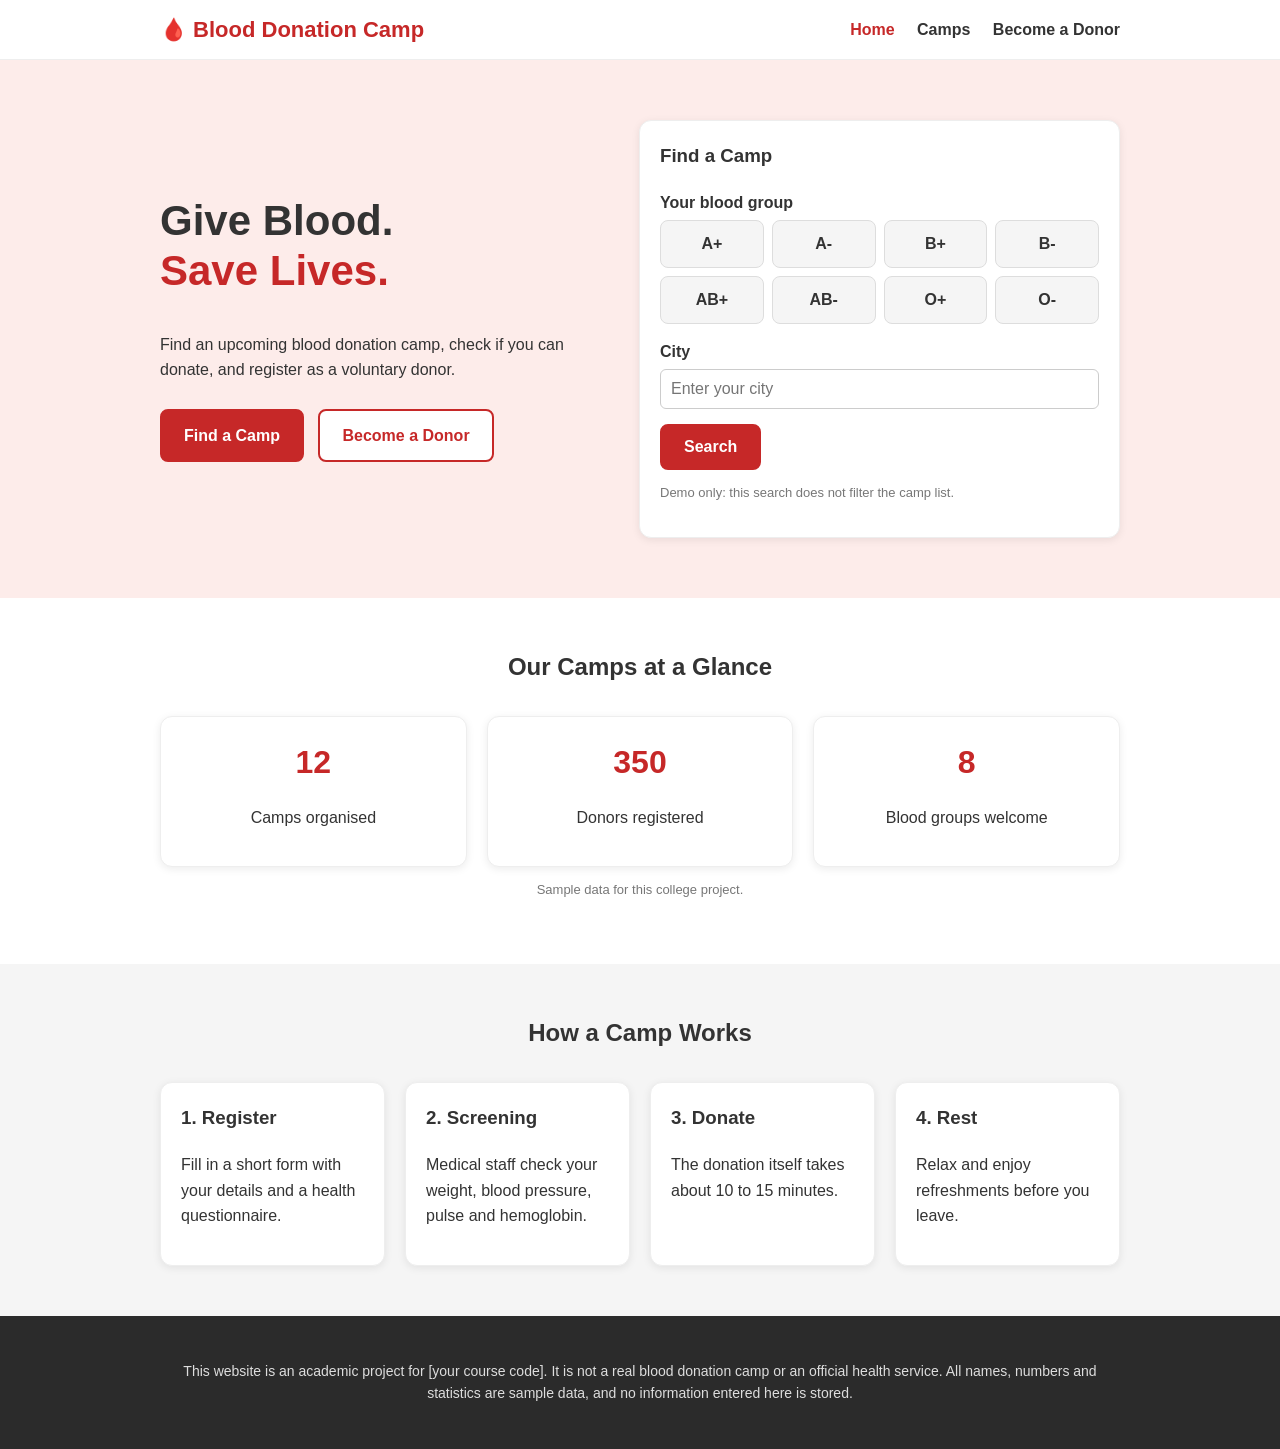
==== index.html @ 73825acf "initial commit Blood Donation Camp Website" ====
<!DOCTYPE html>
<html lang="en">
<head>
  <meta charset="UTF-8">
  <meta name="viewport" content="width=device-width, initial-scale=1.0">
  <title>Home - Blood Donation Camp</title>
  <link rel="stylesheet" href="css/style.css">
</head>
<body>

  <!-- NAVBAR: copy this same block into every page.
       Only move class="active" to the page you are on. -->
  <header class="navbar">
    <div class="container">
      <a class="logo" href="index.html">🩸 Blood Donation Camp</a>
      <nav class="nav-links">
        <a class="active" href="index.html">Home</a>
        <a href="camps.html">Camps</a>
        <a href="register.html">Become a Donor</a>
      </nav>
    </div>
  </header>

  <!-- HERO: headline, buttons and the camp finder card -->
  <section class="hero">
    <div class="container">

      <div class="hero-text">
        <h1>Give Blood.<br><span class="red">Save Lives.</span></h1>
        <p>Find an upcoming blood donation camp, check if you can donate, and register as a voluntary donor.</p>
        <div class="hero-buttons">
          <a class="button" href="camps.html">Find a Camp</a>
          <a class="button button-outline" href="register.html">Become a Donor</a>
        </div>
      </div>

      <!-- Finder card: pick a blood group, type a city, press Search -->
      <div class="finder-card card">
        <h3>Find a Camp</h3>
        <form action="camps.html">
          <p class="field-label">Your blood group</p>
          <div class="blood-groups">
            <input type="radio" name="group" id="ap"><label for="ap">A+</label>
            <input type="radio" name="group" id="an"><label for="an">A-</label>
            <input type="radio" name="group" id="bp"><label for="bp">B+</label>
            <input type="radio" name="group" id="bn"><label for="bn">B-</label>
            <input type="radio" name="group" id="abp"><label for="abp">AB+</label>
            <input type="radio" name="group" id="abn"><label for="abn">AB-</label>
            <input type="radio" name="group" id="op"><label for="op">O+</label>
            <input type="radio" name="group" id="on"><label for="on">O-</label>
          </div>

          <div class="form-group">
            <label class="field-label" for="city">City</label>
            <input type="text" id="city" name="city" placeholder="Enter your city">
          </div>

          <button class="button" type="submit">Search</button>
          <p class="small-text">Demo only: this search does not filter the camp list.</p>
        </form>
      </div>

    </div>
  </section>

  <!-- NUMBERS: sample data, clearly labelled -->
  <section class="section">
    <div class="container">
      <h2 class="section-title">Our Camps at a Glance</h2>
      <div class="card-row">
        <div class="card stat-card">
          <div class="stat-number">12</div>
          <p>Camps organised</p>
        </div>
        <div class="card stat-card">
          <div class="stat-number">350</div>
          <p>Donors registered</p>
        </div>
        <div class="card stat-card">
          <div class="stat-number">8</div>
          <p>Blood groups welcome</p>
        </div>
      </div>
      <p class="small-text" style="text-align:center;">Sample data for this college project.</p>
    </div>
  </section>

  <!-- HOW IT WORKS: the steps of a camp -->
  <section class="section" style="background: var(--grey-color);">
    <div class="container">
      <h2 class="section-title">How a Camp Works</h2>
      <div class="card-row">
        <div class="card">
          <h3>1. Register</h3>
          <p>Fill in a short form with your details and a health questionnaire.</p>
        </div>
        <div class="card">
          <h3>2. Screening</h3>
          <p>Medical staff check your weight, blood pressure, pulse and hemoglobin.</p>
        </div>
        <div class="card">
          <h3>3. Donate</h3>
          <p>The donation itself takes about 10 to 15 minutes.</p>
        </div>
        <div class="card">
          <h3>4. Rest</h3>
          <p>Relax and enjoy refreshments before you leave.</p>
        </div>
      </div>
    </div>
  </section>

  <!-- FOOTER: copy this block into every page -->
  <footer class="footer">
    <div class="container">
      <p>This website is an academic project for [your course code]. It is not a real blood donation camp or an official health service. All names, numbers and statistics are sample data, and no information entered here is stored.</p>
    </div>
  </footer>

</body>
</html>
---- css/style.css ----
/* =====================================================
   BLOOD DONATION CAMP - style.css
   One stylesheet shared by every page.
   Sections: 1 Colours | 2 General | 3 Navbar | 4 Buttons
             5 Hero | 6 Cards | 7 Blood group buttons
             8 Forms | 9 Notice box | 10 Footer | 11 Mobile
   ===================================================== */

/* ---------- 1. COLOURS (change these to restyle the whole site) ---------- */
:root {
  --main-color: #c62828;   /* red used for buttons, links, headings */
  --dark-color: #8e1b1b;   /* darker red for hover */
  --light-color: #fdecea;  /* very light red for backgrounds */
  --text-color: #333333;   /* normal text */
  --grey-color: #f5f5f5;   /* light grey for buttons and boxes */
}

/* ---------- 2. GENERAL ---------- */
* {
  box-sizing: border-box;   /* padding is included in width */
}

body {
  margin: 0;
  font-family: Arial, sans-serif;
  color: var(--text-color);
  line-height: 1.6;
}

h1, h2, h3 {
  margin-top: 0;
}

a {
  color: var(--main-color);
}

.container {              /* keeps content centred and not too wide */
  max-width: 1000px;
  margin: 0 auto;
  padding: 0 20px;
}

.section {                /* spacing above and below each section */
  padding: 50px 0;
}

.section-title {
  text-align: center;
  margin-bottom: 30px;
}

.small-text {
  font-size: 13px;
  color: #777777;
}

/* ---------- 3. NAVBAR ---------- */
.navbar {
  background: #ffffff;
  border-bottom: 1px solid #eeeeee;
  position: sticky;       /* stays at the top while scrolling */
  top: 0;
}

.navbar .container {
  display: flex;
  justify-content: space-between;
  align-items: center;
  flex-wrap: wrap;
  padding-top: 12px;
  padding-bottom: 12px;
}

.logo {
  font-size: 22px;
  font-weight: bold;
  color: var(--main-color);
  text-decoration: none;
}

.nav-links a {
  margin-left: 18px;
  font-weight: bold;
  color: var(--text-color);
  text-decoration: none;
}

.nav-links a:hover,
.nav-links a.active {     /* "active" marks the page you are on */
  color: var(--main-color);
}

/* ---------- 4. BUTTONS ---------- */
.button {
  display: inline-block;
  padding: 12px 22px;
  background: var(--main-color);
  color: #ffffff;
  border: 2px solid var(--main-color);
  border-radius: 8px;
  font-size: 16px;
  font-weight: bold;
  text-decoration: none;
  cursor: pointer;
}

.button:hover {
  background: var(--dark-color);
  border-color: var(--dark-color);
}

.button-outline {         /* white button with red border */
  background: #ffffff;
  color: var(--main-color);
}

.button-outline:hover {
  background: var(--light-color);
  color: var(--main-color);
}

/* ---------- 5. HERO (top banner on the home page) ---------- */
.hero {
  background: var(--light-color);
  padding: 60px 0;
}

.hero .container {
  display: flex;
  align-items: center;
  flex-wrap: wrap;
  gap: 40px;
}

.hero-text {
  flex: 1;
  min-width: 280px;
}

.hero-text h1 {
  font-size: 42px;
  line-height: 1.2;
}

.hero-text .red {         /* red part of the headline */
  color: var(--main-color);
}

.hero-buttons .button {
  margin: 10px 10px 0 0;
}

.finder-card {
  flex: 1;
  min-width: 280px;
}

/* ---------- 6. CARDS ---------- */
.card {
  background: #ffffff;
  border: 1px solid #eeeeee;
  border-radius: 12px;
  padding: 20px;
  box-shadow: 0 2px 8px rgba(0, 0, 0, 0.08);
}

.card-row {               /* puts cards side by side */
  display: flex;
  flex-wrap: wrap;
  gap: 20px;
}

.card-row .card {
  flex: 1;
  min-width: 220px;
}

.stat-card {
  text-align: center;
}

.stat-number {
  font-size: 32px;
  font-weight: bold;
  color: var(--main-color);
}

.badge {                  /* small coloured label */
  display: inline-block;
  padding: 3px 10px;
  border-radius: 20px;
  font-size: 13px;
  font-weight: bold;
}

.badge-upcoming {
  background: #e6f4ea;
  color: #1e7e34;
}

.badge-done {
  background: #eeeeee;
  color: #666666;
}

/* ---------- 7. BLOOD GROUP BUTTONS ---------- */
/* Each button is a hidden radio input + a label.
   When the radio is checked, its label turns red. */
.blood-groups {
  display: flex;
  flex-wrap: wrap;
  gap: 8px;
  margin-bottom: 15px;
}

.blood-groups input {
  display: none;
}

.blood-groups label {
  flex: 0 0 calc(25% - 6px);   /* 4 buttons per row */
  padding: 10px 0;
  text-align: center;
  font-weight: bold;
  background: var(--grey-color);
  border: 1px solid #dddddd;
  border-radius: 8px;
  cursor: pointer;
}

.blood-groups input:checked + label {
  background: var(--main-color);
  border-color: var(--main-color);
  color: #ffffff;
}

/* ---------- 8. FORMS ---------- */
.form-box {
  max-width: 600px;
  margin: 0 auto;
}

.form-group {
  margin-bottom: 15px;
}

.field-label {
  display: block;
  margin-bottom: 5px;
  font-weight: bold;
}

input[type="text"],
input[type="number"],
input[type="tel"],
input[type="email"],
input[type="date"],
select {
  width: 100%;
  padding: 10px;
  border: 1px solid #cccccc;
  border-radius: 6px;
  font-size: 16px;
}

input:focus,
select:focus {
  outline: 2px solid var(--main-color);
}

.checkbox-row {           /* a checkbox with its text */
  margin-bottom: 8px;
}

/* ---------- 9. NOTICE BOX (disclaimers and privacy notes) ---------- */
.notice {
  background: #e8f4fd;
  border-left: 4px solid #1976d2;
  border-radius: 6px;
  padding: 12px 16px;
  margin-bottom: 20px;
  font-size: 15px;
}

/* ---------- 10. FOOTER ---------- */
.footer {
  background: #2b2b2b;
  color: #dddddd;
  padding: 30px 0;
  text-align: center;
  font-size: 14px;
}

/* ---------- 11. MOBILE (screens narrower than 600px) ---------- */
@media (max-width: 600px) {
  .hero-text h1 {
    font-size: 30px;
  }

  .nav-links a {
    margin-left: 10px;
    font-size: 14px;
  }
}
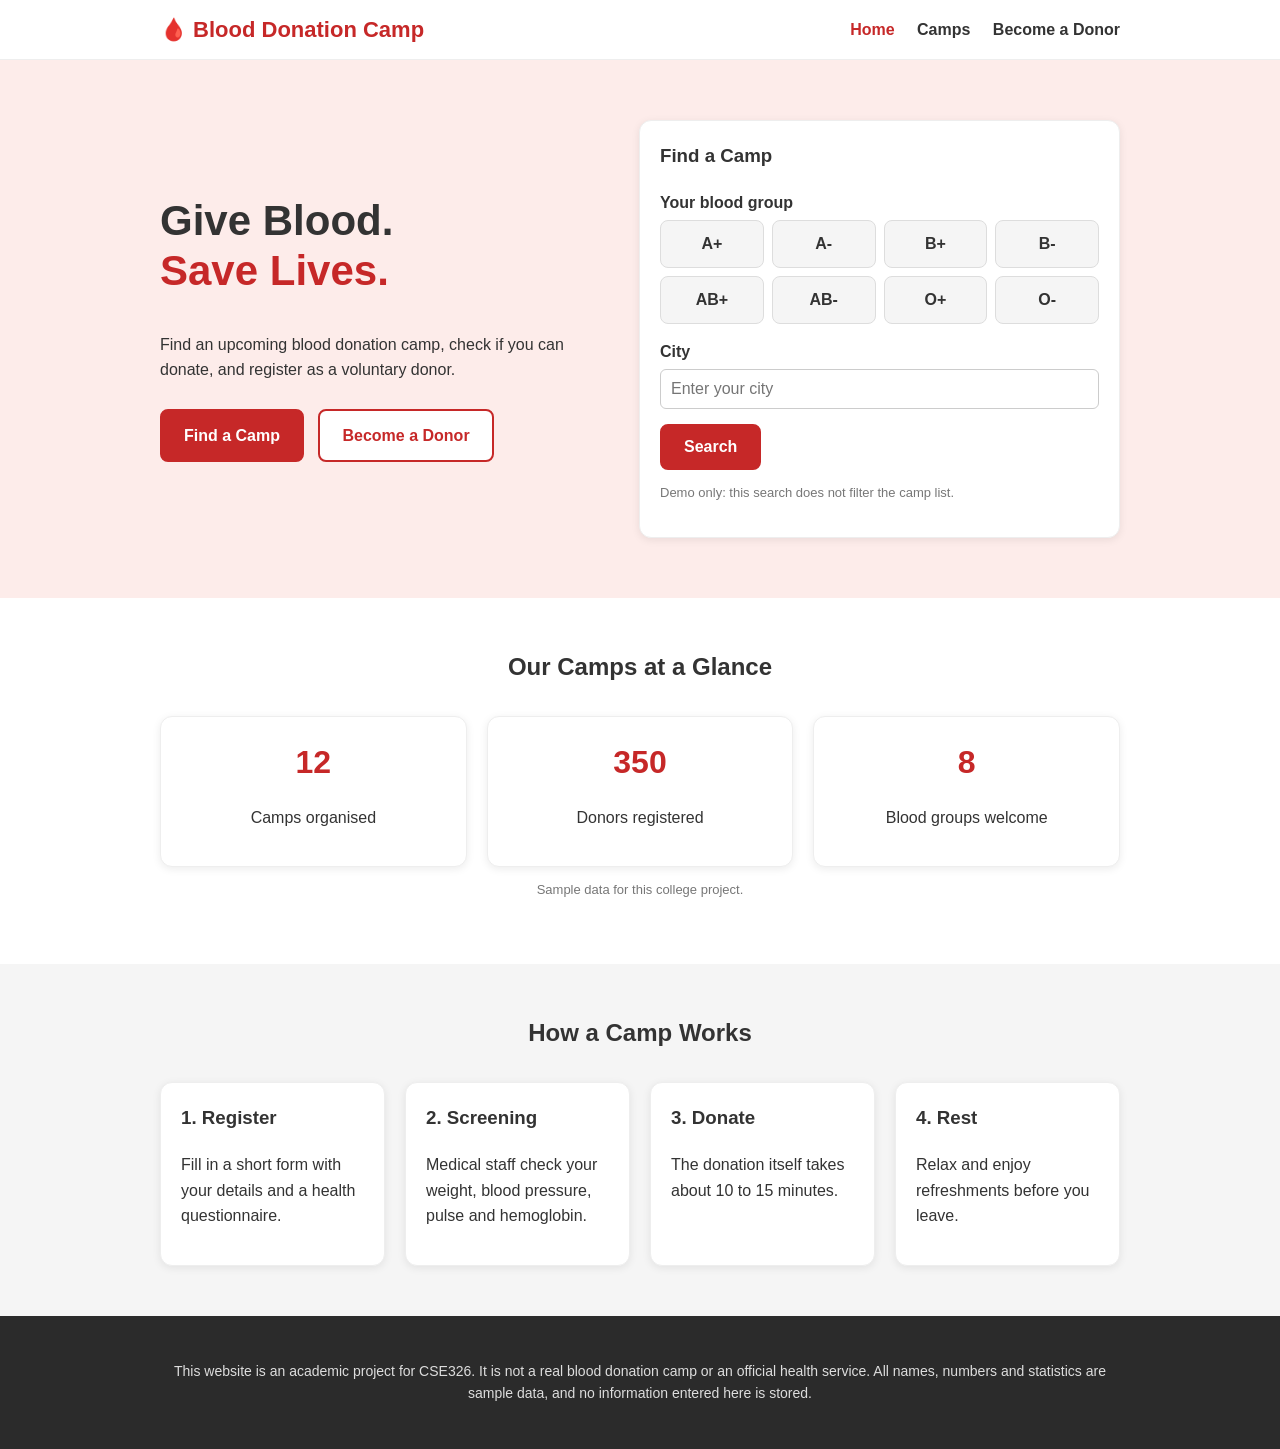
==== commit 2f6f23c8: "Update index.html" ====
--- a/index.html
+++ b/index.html
@@ -113,7 +113,7 @@
   <!-- FOOTER: copy this block into every page -->
   <footer class="footer">
     <div class="container">
-      <p>This website is an academic project for [your course code]. It is not a real blood donation camp or an official health service. All names, numbers and statistics are sample data, and no information entered here is stored.</p>
+      <p>This website is an academic project for CSE326. It is not a real blood donation camp or an official health service. All names, numbers and statistics are sample data, and no information entered here is stored.</p>
     </div>
   </footer>
 
